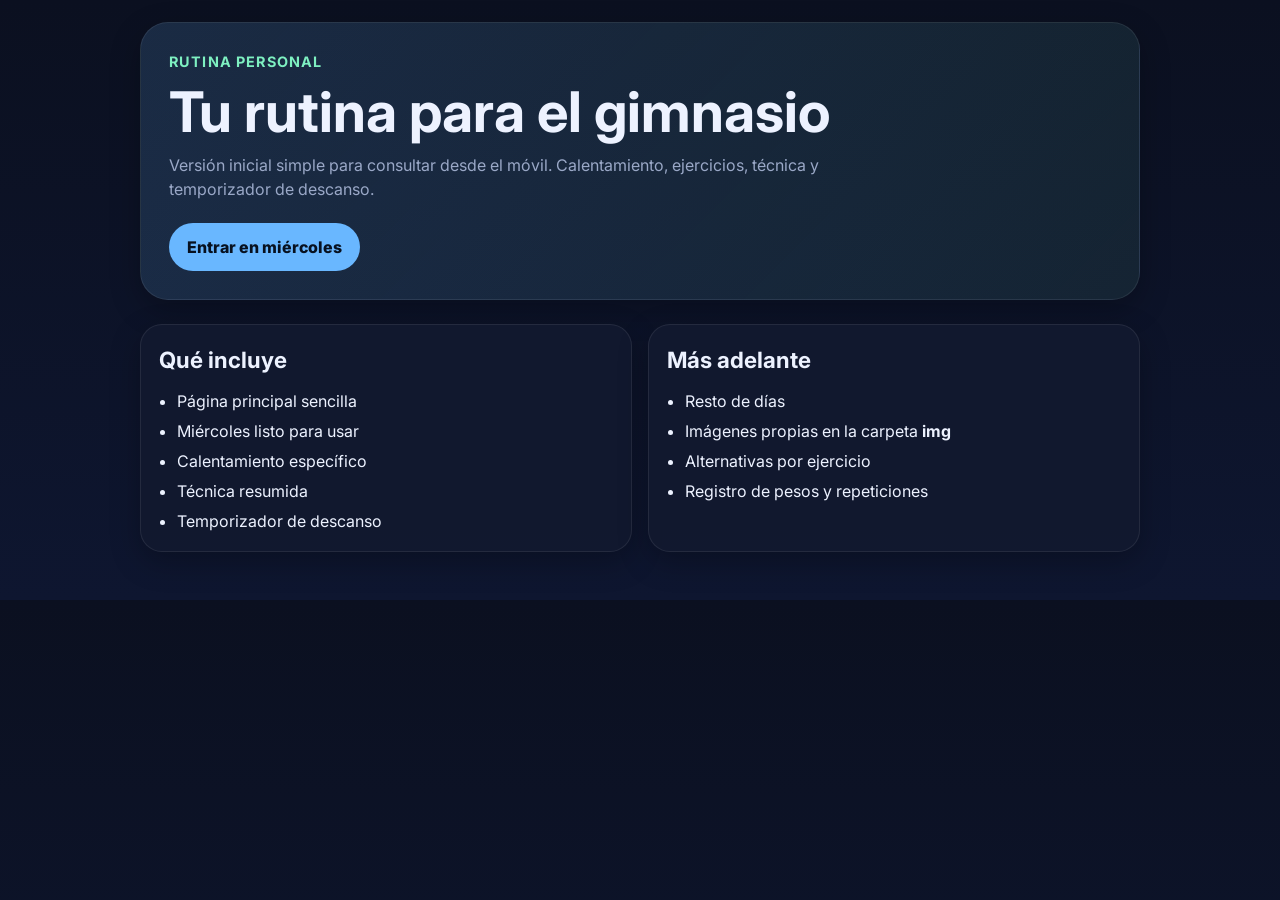
==== index.html @ 589df019 "Primera version de la rutina" ====
<!DOCTYPE html>
<html lang="es">
<head>
  <meta charset="UTF-8">
  <meta name="viewport" content="width=device-width, initial-scale=1.0">
  <title>Rutina Gym</title>
  <link rel="preconnect" href="https://fonts.googleapis.com">
  <link rel="preconnect" href="https://fonts.gstatic.com" crossorigin>
  <link href="https://fonts.googleapis.com/css2?family=Inter:wght@400;500;600;700;800&display=swap" rel="stylesheet">
  <link rel="stylesheet" href="style.css">
</head>
<body>
  <div class="container">
    <header class="hero">
      <p class="eyebrow">Rutina personal</p>
      <h1>Tu rutina para el gimnasio</h1>
      <p class="hero-text">
        Versión inicial simple para consultar desde el móvil. Calentamiento, ejercicios, técnica y temporizador de descanso.
      </p>

      <div class="actions">
        <a class="btn" href="miercoles.html">Entrar en miércoles</a>
      </div>
    </header>

    <section class="section grid">
      <article class="card">
        <h2>Qué incluye</h2>
        <ul>
          <li>Página principal sencilla</li>
          <li>Miércoles listo para usar</li>
          <li>Calentamiento específico</li>
          <li>Técnica resumida</li>
          <li>Temporizador de descanso</li>
        </ul>
      </article>

      <article class="card">
        <h2>Más adelante</h2>
        <ul>
          <li>Resto de días</li>
          <li>Imágenes propias en la carpeta <strong>img</strong></li>
          <li>Alternativas por ejercicio</li>
          <li>Registro de pesos y repeticiones</li>
        </ul>
      </article>
    </section>
  </div>
</body>
</html>
---- style.css ----
:root {
  --bg: #0b1020;
  --panel: #121a2f;
  --panel-2: #18233f;
  --text: #edf2ff;
  --muted: #9aa8c7;
  --accent: #69b7ff;
  --accent-2: #7ef0c1;
  --border: rgba(255, 255, 255, 0.08);
  --shadow: 0 10px 30px rgba(0, 0, 0, 0.25);
  --radius: 22px;
}

* {
  box-sizing: border-box;
  margin: 0;
  padding: 0;
}

html {
  scroll-behavior: smooth;
}

body {
  font-family: "Inter", Arial, sans-serif;
  background: linear-gradient(180deg, #0b1020 0%, #0e1630 100%);
  color: var(--text);
  line-height: 1.5;
}

.container {
  width: min(1000px, 92%);
  margin: 0 auto;
  padding: 22px 0 48px;
}

.hero {
  background: linear-gradient(135deg, rgba(105, 183, 255, 0.16), rgba(126, 240, 193, 0.08));
  border: 1px solid var(--border);
  border-radius: 28px;
  padding: 28px;
  box-shadow: var(--shadow);
}

.hero-small {
  margin-bottom: 24px;
}

.eyebrow {
  color: var(--accent-2);
  font-size: 0.9rem;
  font-weight: 700;
  text-transform: uppercase;
  letter-spacing: 0.08em;
  margin-bottom: 10px;
}

h1 {
  font-size: clamp(2rem, 6vw, 3.5rem);
  line-height: 1.05;
  margin-bottom: 12px;
}

h2 {
  margin-bottom: 12px;
  font-size: 1.4rem;
}

h3 {
  margin-bottom: 8px;
  font-size: 1.08rem;
}

.hero-text,
.muted {
  color: var(--muted);
}

.hero-text {
  max-width: 700px;
  margin-bottom: 22px;
}

.section {
  margin-top: 24px;
}

.grid {
  display: grid;
  grid-template-columns: repeat(auto-fit, minmax(260px, 1fr));
  gap: 16px;
}

.card {
  background: rgba(18, 26, 47, 0.96);
  border: 1px solid var(--border);
  border-radius: var(--radius);
  padding: 18px;
  box-shadow: var(--shadow);
}

.actions {
  display: flex;
  flex-wrap: wrap;
  gap: 12px;
}

.btn {
  display: inline-block;
  text-decoration: none;
  color: #071120;
  background: var(--accent);
  padding: 12px 18px;
  border-radius: 999px;
  font-weight: 800;
}

.btn.secondary {
  background: transparent;
  color: var(--text);
  border: 1px solid var(--border);
}

ul {
  padding-left: 18px;
}

li + li {
  margin-top: 6px;
}

.badges {
  display: flex;
  flex-wrap: wrap;
  gap: 10px;
}

.badge {
  display: inline-block;
  padding: 7px 10px;
  border-radius: 999px;
  background: rgba(105, 183, 255, 0.12);
  color: var(--accent);
  font-size: 0.88rem;
  font-weight: 600;
}

.exercise {
  display: grid;
  grid-template-columns: 130px 1fr;
  gap: 16px;
  align-items: start;
  padding: 16px 0;
  border-top: 1px solid var(--border);
}

.exercise:first-of-type {
  border-top: none;
  padding-top: 0;
}

.exercise img {
  width: 100%;
  height: 130px;
  object-fit: cover;
  border-radius: 16px;
  border: 1px solid var(--border);
  background: #09101d;
}

.meta {
  display: flex;
  flex-wrap: wrap;
  gap: 8px;
  margin-bottom: 10px;
}

.pill {
  background: var(--panel-2);
  padding: 6px 10px;
  border-radius: 999px;
  font-size: 0.85rem;
  color: var(--text);
}

.note,
.warning {
  margin-top: 10px;
  padding: 12px;
  border-radius: 14px;
  font-size: 0.95rem;
}

.note {
  background: rgba(126, 240, 193, 0.08);
  border-left: 4px solid var(--accent-2);
}

.warning {
  background: rgba(255, 179, 71, 0.08);
  border-left: 4px solid #ffb347;
}

.timer-box {
  text-align: center;
}

.timer-display {
  font-size: clamp(2.4rem, 10vw, 4rem);
  font-weight: 800;
  margin: 14px 0;
}

.timer-controls {
  display: flex;
  flex-wrap: wrap;
  justify-content: center;
  gap: 10px;
  margin-top: 10px;
}

.timer-btn {
  border: none;
  border-radius: 999px;
  padding: 10px 14px;
  font-weight: 700;
  cursor: pointer;
  background: var(--panel-2);
  color: var(--text);
}

.timer-btn.primary {
  background: var(--accent);
  color: #071120;
}

@media (max-width: 700px) {
  .exercise {
    grid-template-columns: 1fr;
  }

  .hero {
    padding: 22px;
  }
}
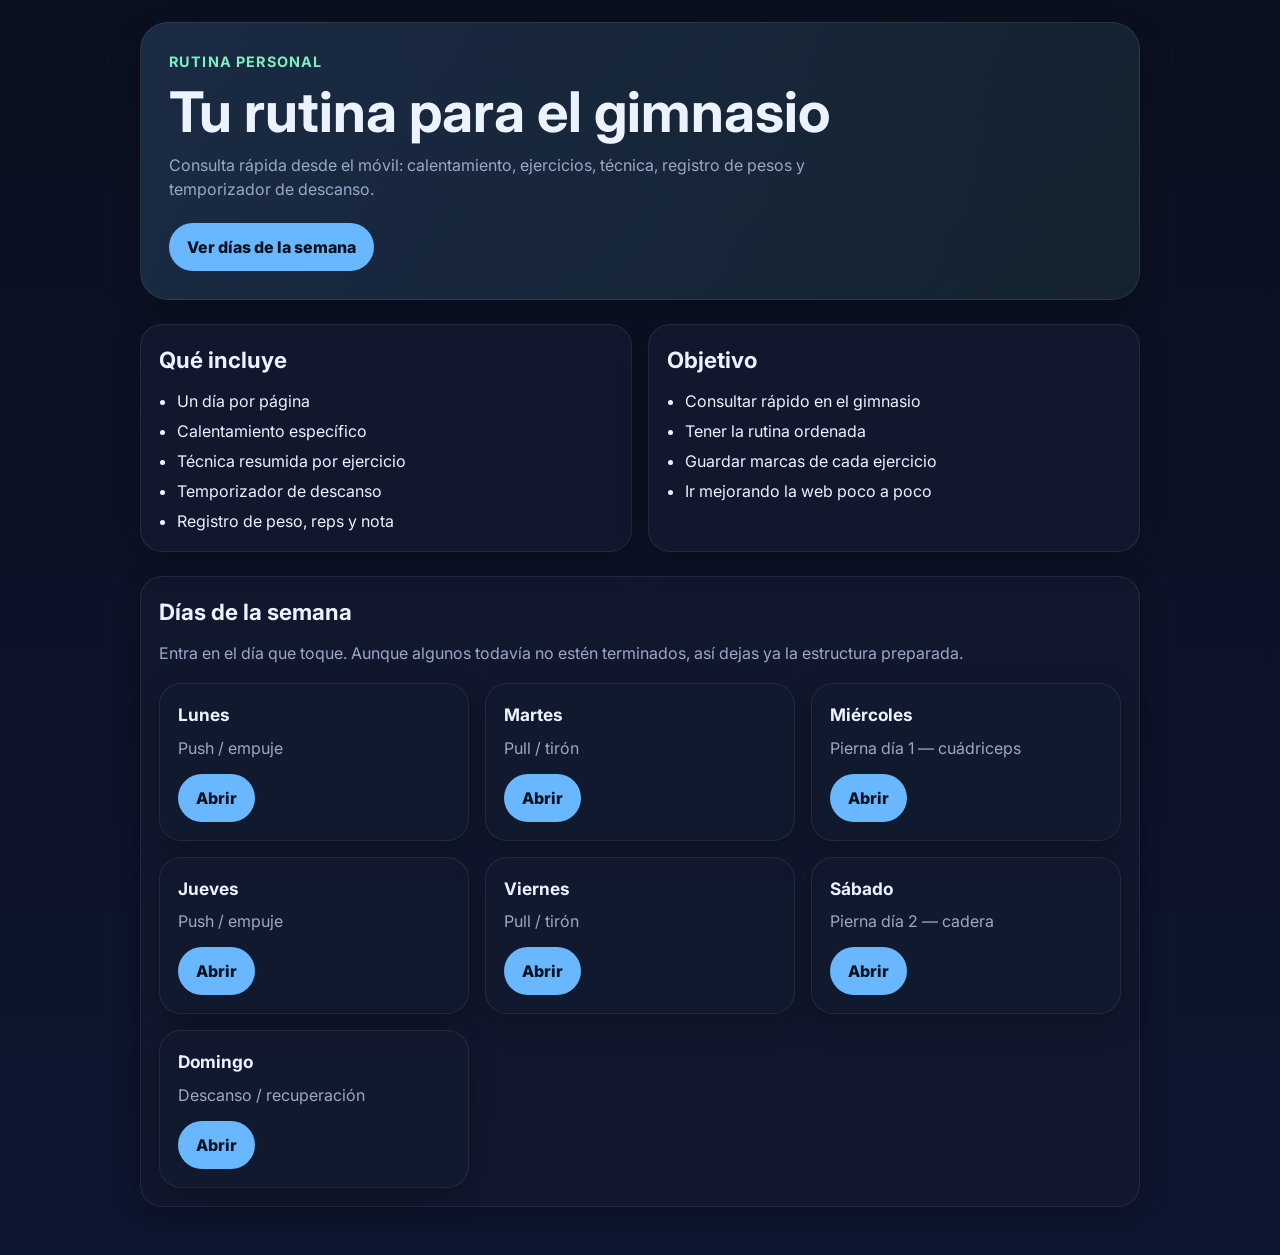
==== commit d7578993: "Rutina completa" ====
--- a/index.html
+++ b/index.html
@@ -15,11 +15,11 @@
       <p class="eyebrow">Rutina personal</p>
       <h1>Tu rutina para el gimnasio</h1>
       <p class="hero-text">
-        Versión inicial simple para consultar desde el móvil. Calentamiento, ejercicios, técnica y temporizador de descanso.
+        Consulta rápida desde el móvil: calentamiento, ejercicios, técnica, registro de pesos y temporizador de descanso.
       </p>
 
       <div class="actions">
-        <a class="btn" href="miercoles.html">Entrar en miércoles</a>
+        <a class="btn" href="#dias">Ver días de la semana</a>
       </div>
     </header>
 
@@ -27,23 +27,90 @@
       <article class="card">
         <h2>Qué incluye</h2>
         <ul>
-          <li>Página principal sencilla</li>
-          <li>Miércoles listo para usar</li>
+          <li>Un día por página</li>
           <li>Calentamiento específico</li>
-          <li>Técnica resumida</li>
+          <li>Técnica resumida por ejercicio</li>
           <li>Temporizador de descanso</li>
+          <li>Registro de peso, reps y nota</li>
         </ul>
       </article>
 
       <article class="card">
-        <h2>Más adelante</h2>
+        <h2>Objetivo</h2>
         <ul>
-          <li>Resto de días</li>
-          <li>Imágenes propias en la carpeta <strong>img</strong></li>
-          <li>Alternativas por ejercicio</li>
-          <li>Registro de pesos y repeticiones</li>
+          <li>Consultar rápido en el gimnasio</li>
+          <li>Tener la rutina ordenada</li>
+          <li>Guardar marcas de cada ejercicio</li>
+          <li>Ir mejorando la web poco a poco</li>
         </ul>
       </article>
+    </section>
+
+    <section id="dias" class="section">
+      <div class="card">
+        <h2>Días de la semana</h2>
+        <p class="muted" style="margin-bottom: 18px;">
+          Entra en el día que toque. Aunque algunos todavía no estén terminados, así dejas ya la estructura preparada.
+        </p>
+
+        <div class="grid">
+          <article class="card">
+            <h3>Lunes</h3>
+            <p class="muted">Push / empuje</p>
+            <div class="actions" style="margin-top: 14px;">
+              <a class="btn" href="lunes.html">Abrir</a>
+            </div>
+          </article>
+
+          <article class="card">
+            <h3>Martes</h3>
+            <p class="muted">Pull / tirón</p>
+            <div class="actions" style="margin-top: 14px;">
+              <a class="btn" href="martes.html">Abrir</a>
+            </div>
+          </article>
+
+          <article class="card">
+            <h3>Miércoles</h3>
+            <p class="muted">Pierna día 1 — cuádriceps</p>
+            <div class="actions" style="margin-top: 14px;">
+              <a class="btn" href="miercoles.html">Abrir</a>
+            </div>
+          </article>
+
+          <article class="card">
+            <h3>Jueves</h3>
+            <p class="muted">Push / empuje</p>
+            <div class="actions" style="margin-top: 14px;">
+              <a class="btn" href="jueves.html">Abrir</a>
+            </div>
+          </article>
+
+          <article class="card">
+            <h3>Viernes</h3>
+            <p class="muted">Pull / tirón</p>
+            <div class="actions" style="margin-top: 14px;">
+              <a class="btn" href="viernes.html">Abrir</a>
+            </div>
+          </article>
+
+          <article class="card">
+            <h3>Sábado</h3>
+            <p class="muted">Pierna día 2 — cadera</p>
+            <div class="actions" style="margin-top: 14px;">
+              <a class="btn" href="sabado.html">Abrir</a>
+            </div>
+          </article>
+
+          <article class="card">
+            <h3>Domingo</h3>
+            <p class="muted">Descanso / recuperación</p>
+            <div class="actions" style="margin-top: 14px;">
+              <a class="btn" href="domingo.html">Abrir</a>
+            </div>
+          </article>
+        </div>
+      </div>
     </section>
   </div>
 </body>
--- a/style.css
+++ b/style.css
@@ -242,4 +242,60 @@
   .hero {
     padding: 22px;
   }
+}
+
+.log-box {
+  margin-top: 14px;
+  padding: 14px;
+  border-radius: 16px;
+  background: rgba(255, 255, 255, 0.04);
+  border: 1px solid var(--border);
+}
+
+.log-box h4 {
+  margin-bottom: 10px;
+  font-size: 1rem;
+}
+
+.log-form {
+  display: grid;
+  grid-template-columns: repeat(3, 1fr);
+  gap: 10px;
+}
+
+.log-form input {
+  width: 100%;
+  padding: 10px 12px;
+  border-radius: 12px;
+  border: 1px solid var(--border);
+  background: var(--panel-2);
+  color: var(--text);
+  font: inherit;
+}
+
+.log-form input::placeholder {
+  color: var(--muted);
+}
+
+.log-actions {
+  display: flex;
+  flex-wrap: wrap;
+  gap: 10px;
+  margin-top: 12px;
+}
+
+.saved-log {
+  margin-top: 12px;
+  padding: 12px;
+  border-radius: 12px;
+  background: rgba(105, 183, 255, 0.08);
+  border-left: 4px solid var(--accent);
+  color: var(--text);
+  font-size: 0.95rem;
+}
+
+@media (max-width: 700px) {
+  .log-form {
+    grid-template-columns: 1fr;
+  }
 }
